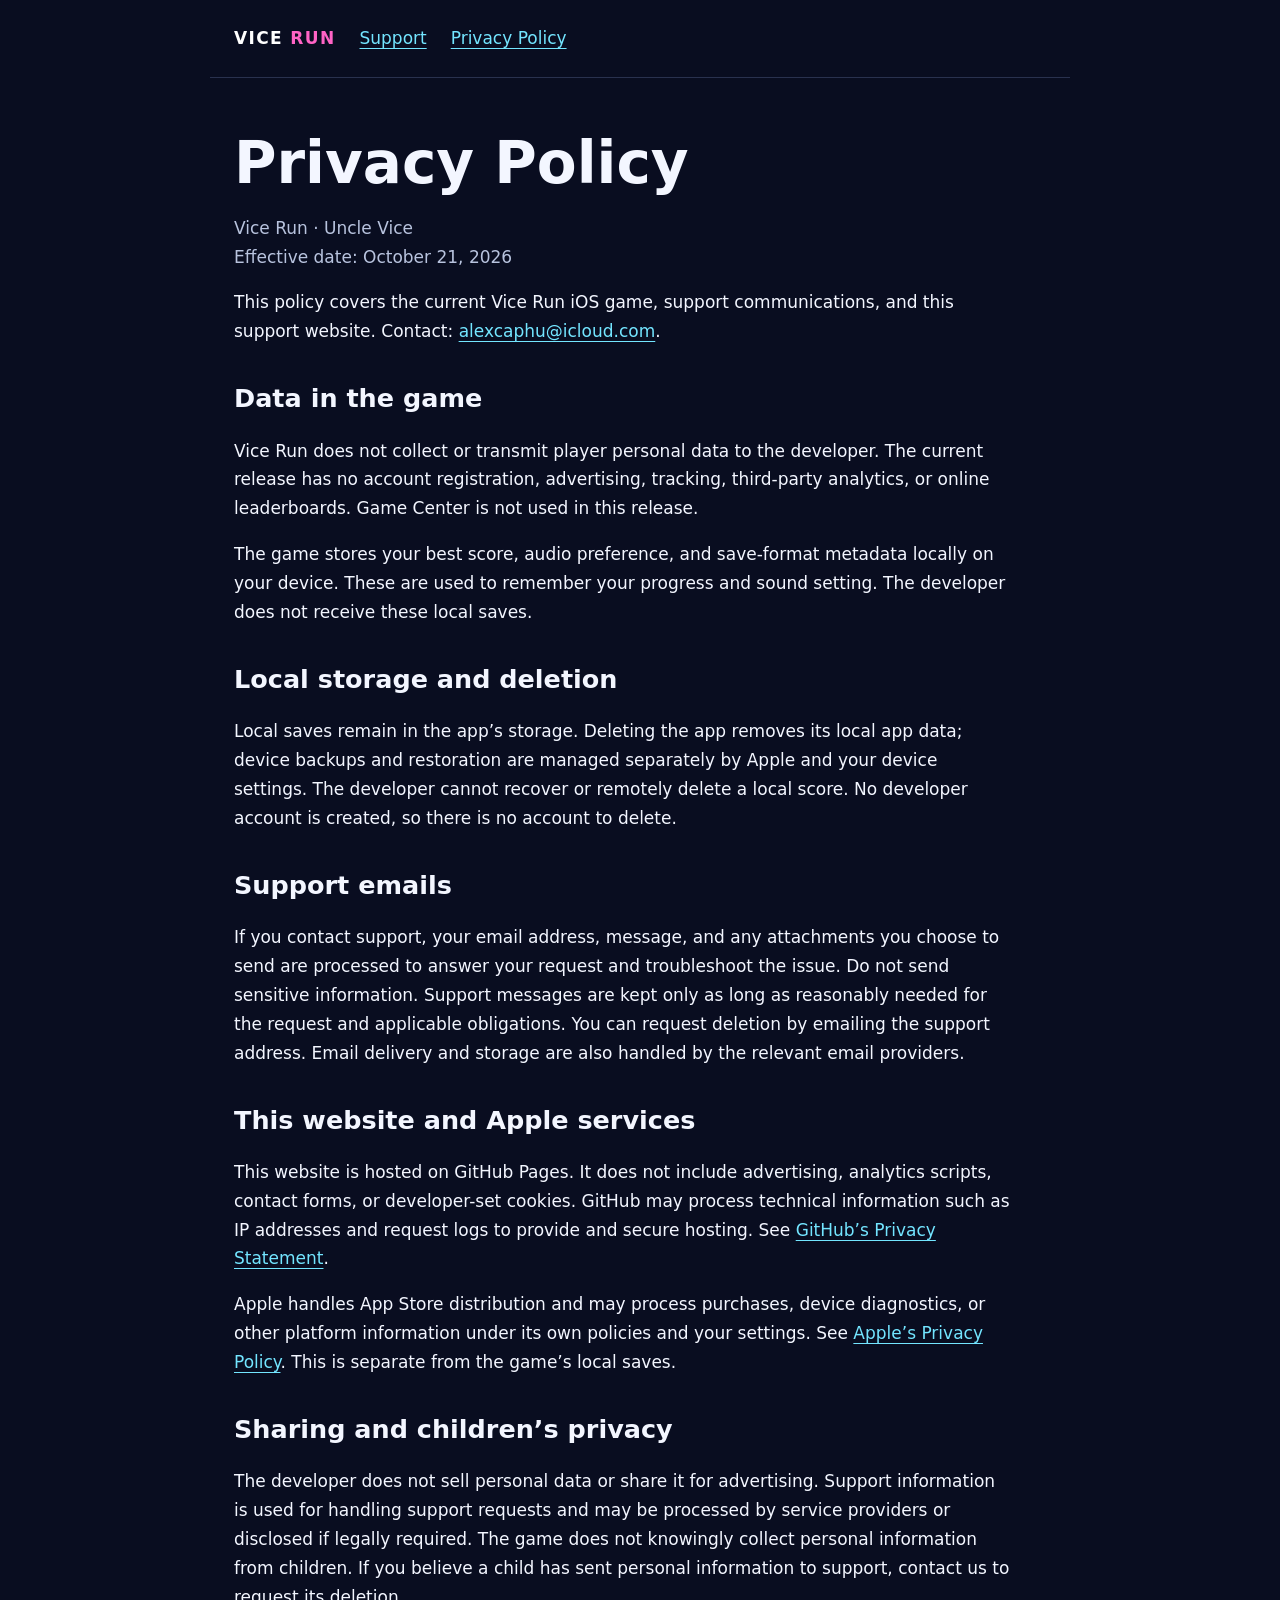
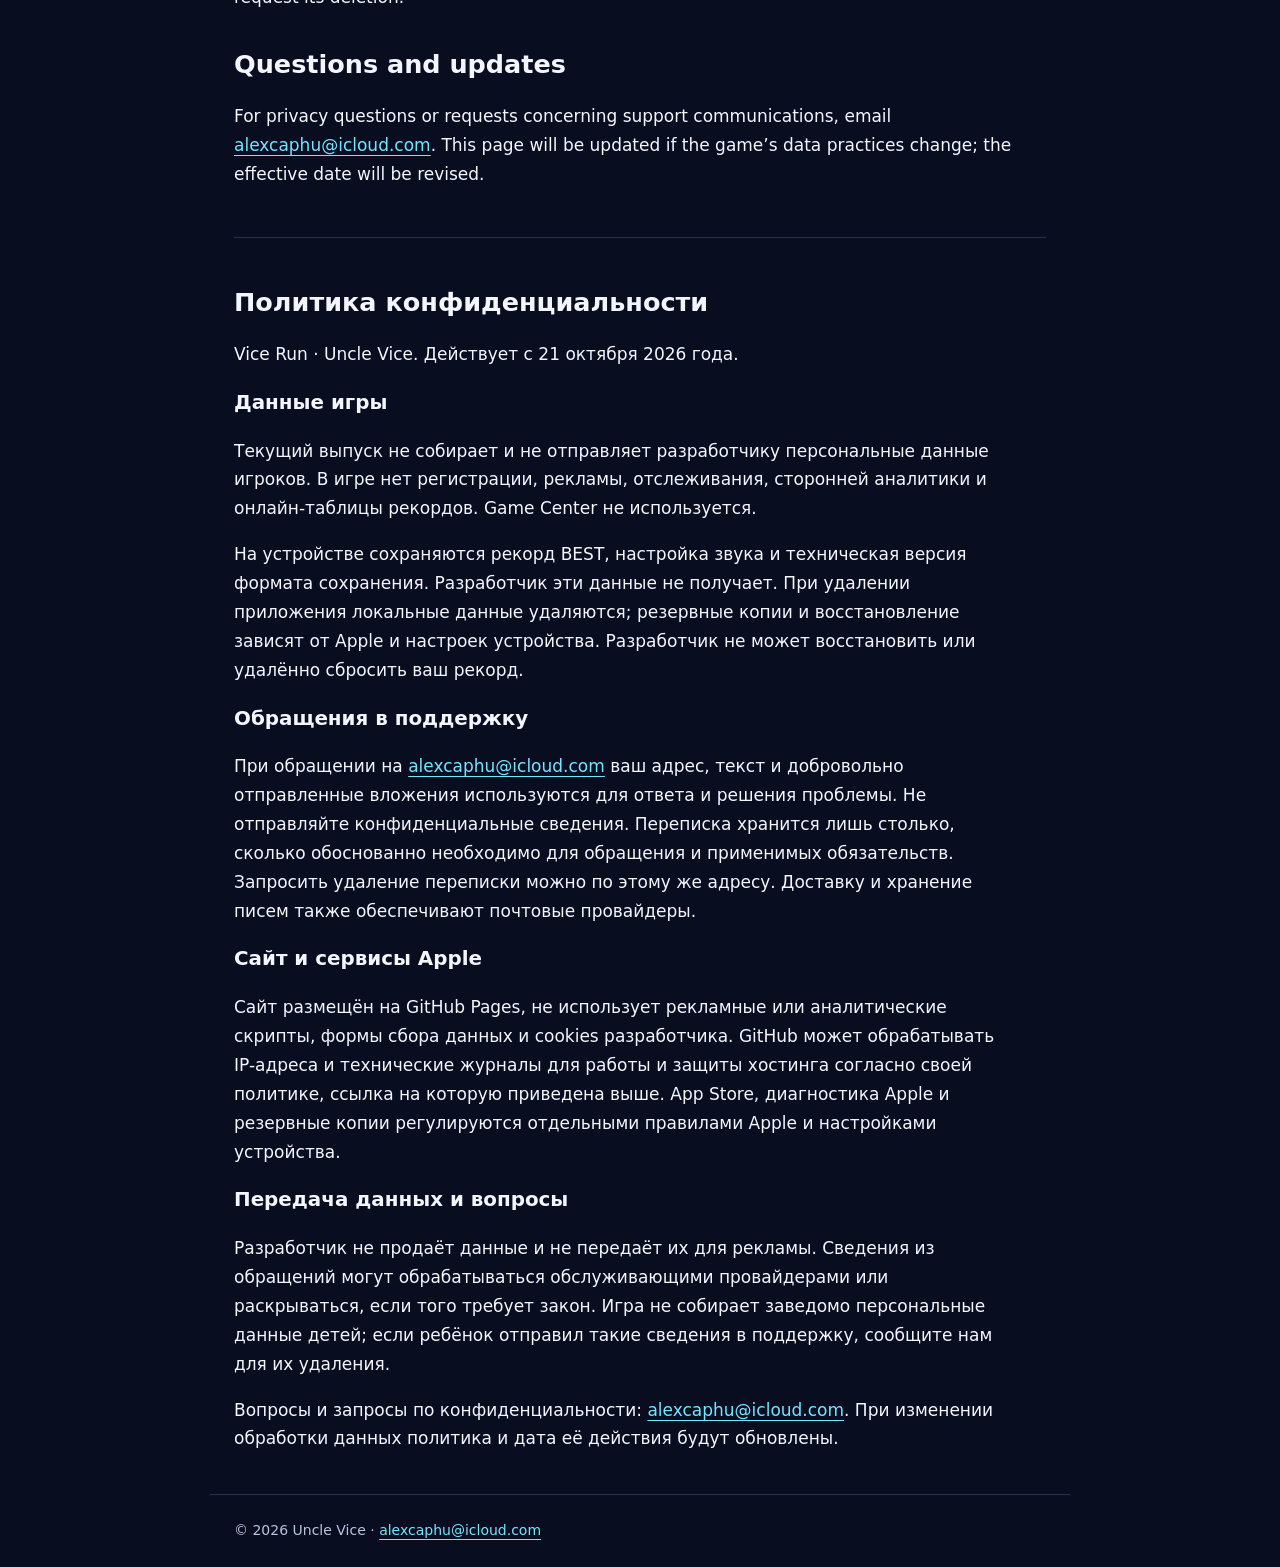
==== privacy.html @ d95f9296 "Publish Vice Run support and privacy pages" ====
<!doctype html>
<html lang="en"><head><meta charset="utf-8"><meta name="viewport" content="width=device-width, initial-scale=1"><meta name="description" content="How Vice Run handles local scores, support communications, and website data."><title>Privacy Policy | Vice Run</title><link rel="stylesheet" href="style.css"></head><body><nav aria-label="Main navigation"><a class="brand" href="index.html">VICE <span>RUN</span></a><a href="index.html">Support</a><a href="privacy.html">Privacy Policy</a></nav><main><h1>Privacy Policy</h1><p class="muted">Vice Run · Uncle Vice<br>Effective date: October 21, 2026</p><p>This policy covers the current Vice Run iOS game, support communications, and this support website. Contact: <a href="mailto:alexcaphu@icloud.com">alexcaphu@icloud.com</a>.</p><h2>Data in the game</h2><p>Vice Run does not collect or transmit player personal data to the developer. The current release has no account registration, advertising, tracking, third-party analytics, or online leaderboards. Game Center is not used in this release.</p><p>The game stores your best score, audio preference, and save-format metadata locally on your device. These are used to remember your progress and sound setting. The developer does not receive these local saves.</p><h2>Local storage and deletion</h2><p>Local saves remain in the app’s storage. Deleting the app removes its local app data; device backups and restoration are managed separately by Apple and your device settings. The developer cannot recover or remotely delete a local score. No developer account is created, so there is no account to delete.</p><h2>Support emails</h2><p>If you contact support, your email address, message, and any attachments you choose to send are processed to answer your request and troubleshoot the issue. Do not send sensitive information. Support messages are kept only as long as reasonably needed for the request and applicable obligations. You can request deletion by emailing the support address. Email delivery and storage are also handled by the relevant email providers.</p><h2>This website and Apple services</h2><p>This website is hosted on GitHub Pages. It does not include advertising, analytics scripts, contact forms, or developer-set cookies. GitHub may process technical information such as IP addresses and request logs to provide and secure hosting. See <a href="https://docs.github.com/en/site-policy/privacy-policies/github-general-privacy-statement">GitHub’s Privacy Statement</a>.</p><p>Apple handles App Store distribution and may process purchases, device diagnostics, or other platform information under its own policies and your settings. See <a href="https://www.apple.com/legal/privacy/">Apple’s Privacy Policy</a>. This is separate from the game’s local saves.</p><h2>Sharing and children’s privacy</h2><p>The developer does not sell personal data or share it for advertising. Support information is used for handling support requests and may be processed by service providers or disclosed if legally required. The game does not knowingly collect personal information from children. If you believe a child has sent personal information to support, contact us to request its deletion.</p><h2>Questions and updates</h2><p>For privacy questions or requests concerning support communications, email <a href="mailto:alexcaphu@icloud.com">alexcaphu@icloud.com</a>. This page will be updated if the game’s data practices change; the effective date will be revised.</p><hr><section id="ru" lang="ru"><h2>Политика конфиденциальности</h2><p>Vice Run · Uncle Vice. Действует с 21 октября 2026 года.</p><h3>Данные игры</h3><p>Текущий выпуск не собирает и не отправляет разработчику персональные данные игроков. В игре нет регистрации, рекламы, отслеживания, сторонней аналитики и онлайн-таблицы рекордов. Game Center не используется.</p><p>На устройстве сохраняются рекорд BEST, настройка звука и техническая версия формата сохранения. Разработчик эти данные не получает. При удалении приложения локальные данные удаляются; резервные копии и восстановление зависят от Apple и настроек устройства. Разработчик не может восстановить или удалённо сбросить ваш рекорд.</p><h3>Обращения в поддержку</h3><p>При обращении на <a href="mailto:alexcaphu@icloud.com">alexcaphu@icloud.com</a> ваш адрес, текст и добровольно отправленные вложения используются для ответа и решения проблемы. Не отправляйте конфиденциальные сведения. Переписка хранится лишь столько, сколько обоснованно необходимо для обращения и применимых обязательств. Запросить удаление переписки можно по этому же адресу. Доставку и хранение писем также обеспечивают почтовые провайдеры.</p><h3>Сайт и сервисы Apple</h3><p>Сайт размещён на GitHub Pages, не использует рекламные или аналитические скрипты, формы сбора данных и cookies разработчика. GitHub может обрабатывать IP-адреса и технические журналы для работы и защиты хостинга согласно своей политике, ссылка на которую приведена выше. App Store, диагностика Apple и резервные копии регулируются отдельными правилами Apple и настройками устройства.</p><h3>Передача данных и вопросы</h3><p>Разработчик не продаёт данные и не передаёт их для рекламы. Сведения из обращений могут обрабатываться обслуживающими провайдерами или раскрываться, если того требует закон. Игра не собирает заведомо персональные данные детей; если ребёнок отправил такие сведения в поддержку, сообщите нам для их удаления.</p><p>Вопросы и запросы по конфиденциальности: <a href="mailto:alexcaphu@icloud.com">alexcaphu@icloud.com</a>. При изменении обработки данных политика и дата её действия будут обновлены.</p></section></main><footer>© 2026 Uncle Vice · <a href="mailto:alexcaphu@icloud.com">alexcaphu@icloud.com</a></footer></body></html>
---- style.css ----
*{box-sizing:border-box}html{color-scheme:dark}body{margin:0;background:#090d20;color:#f3f6ff;font:17px/1.7 system-ui,-apple-system,BlinkMacSystemFont,"Segoe UI",sans-serif}main,nav,footer{max-width:860px;margin:auto;padding:24px}nav{display:flex;gap:24px;flex-wrap:wrap;border-bottom:1px solid #29314e}a{color:#73e5ff;text-underline-offset:4px}a:focus-visible{outline:3px solid #ff63c5;outline-offset:5px}h1{font-size:clamp(36px,8vw,58px);line-height:1.1;margin:30px 0 18px}h2{line-height:1.3;margin-top:36px}h3{line-height:1.4}p,li{max-width:72ch}.brand{font-weight:900;letter-spacing:.08em;text-decoration:none;color:white}.brand span{color:#ff63c5}.card{padding:24px;border:1px solid #3e6780;border-radius:16px;background:#10182f;margin:26px 0;overflow-wrap:anywhere}footer{color:#b8c3de;border-top:1px solid #29314e;font-size:14px}.muted{color:#b8c3de}hr{border:0;border-top:1px solid #29314e;margin:48px 0}
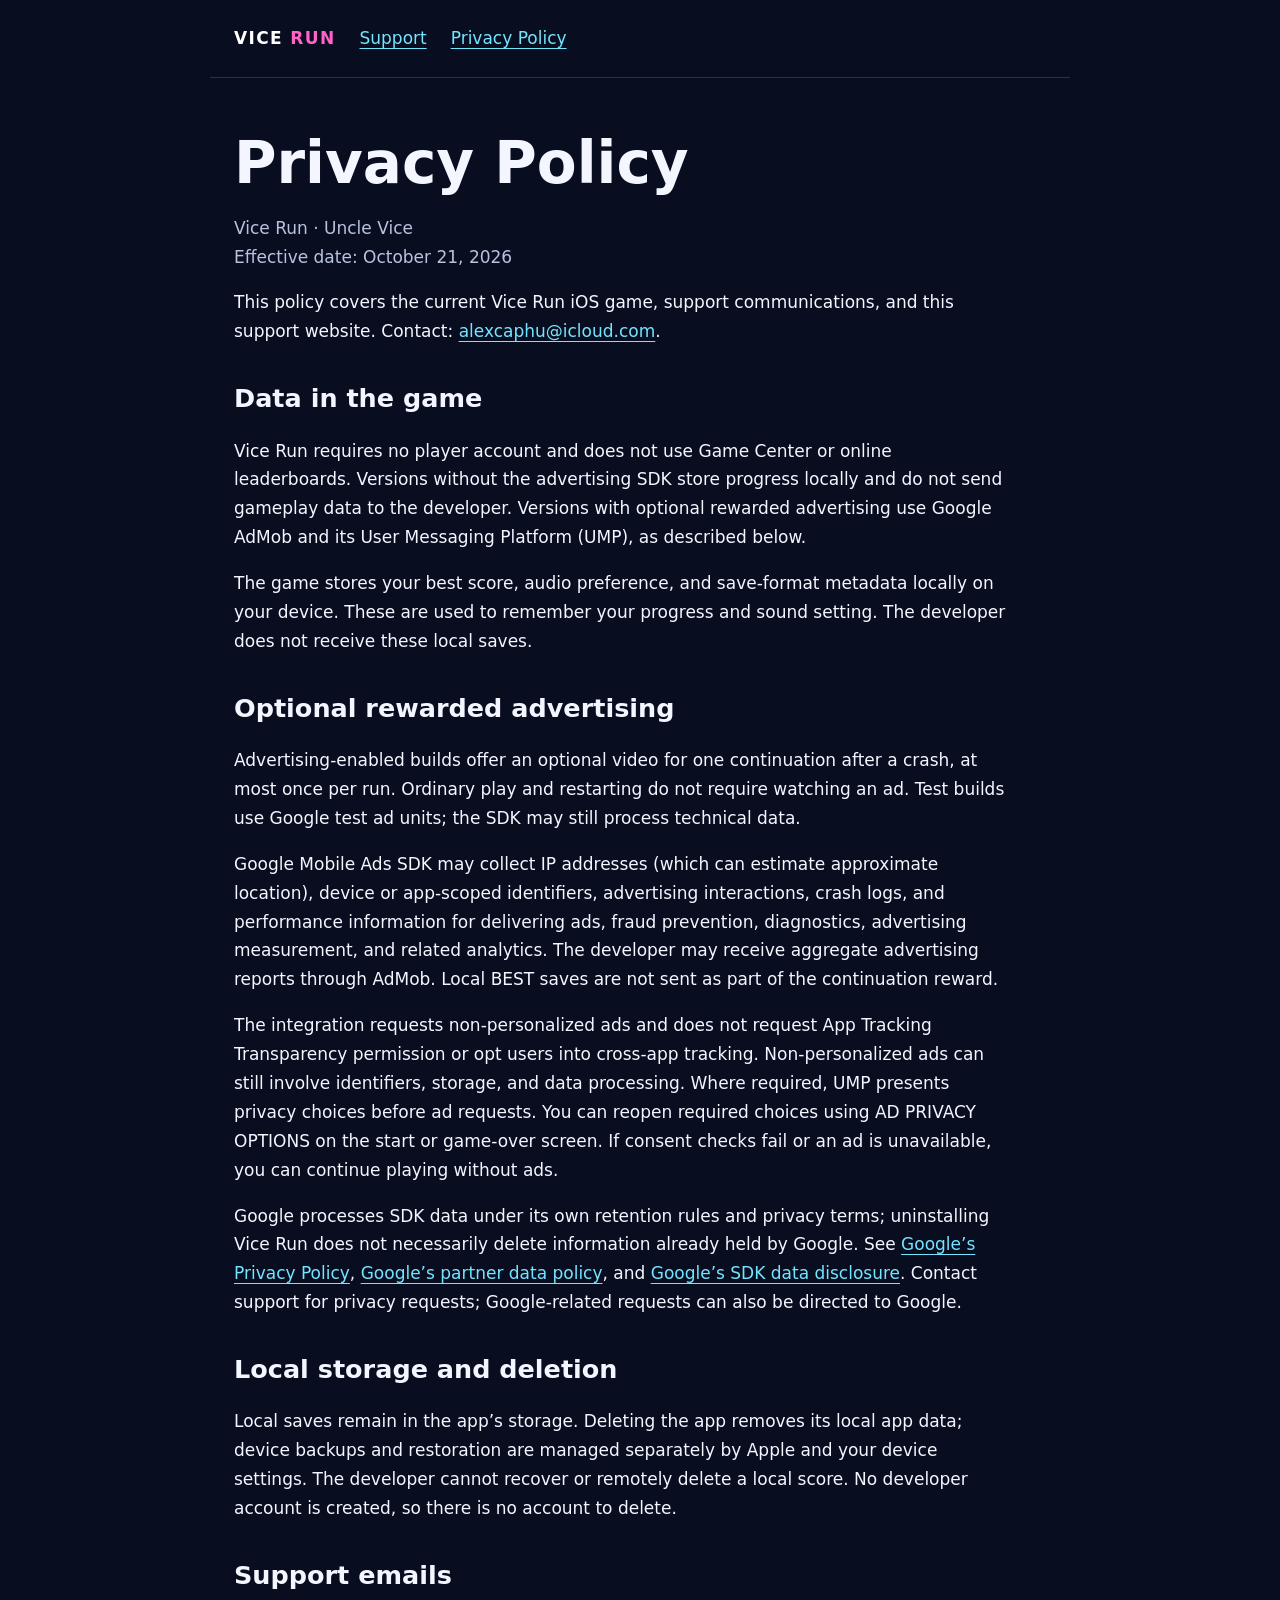
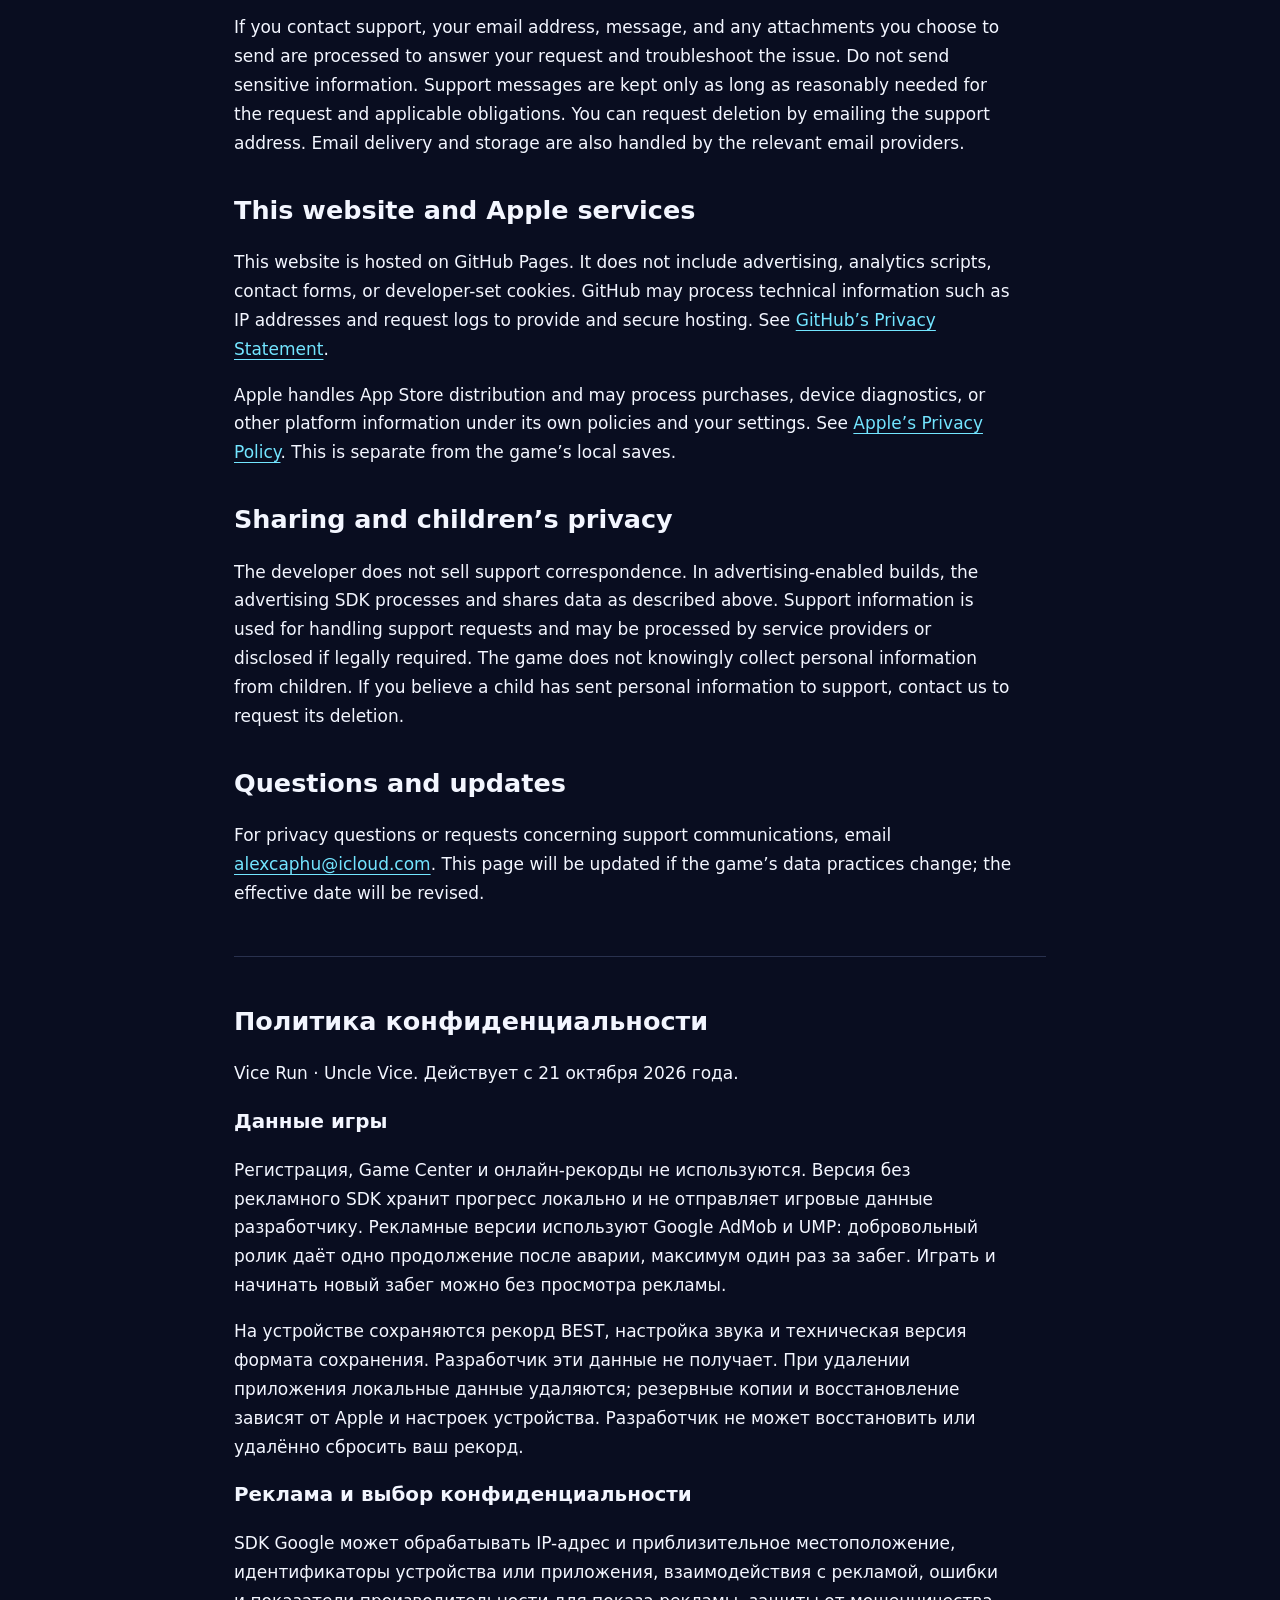
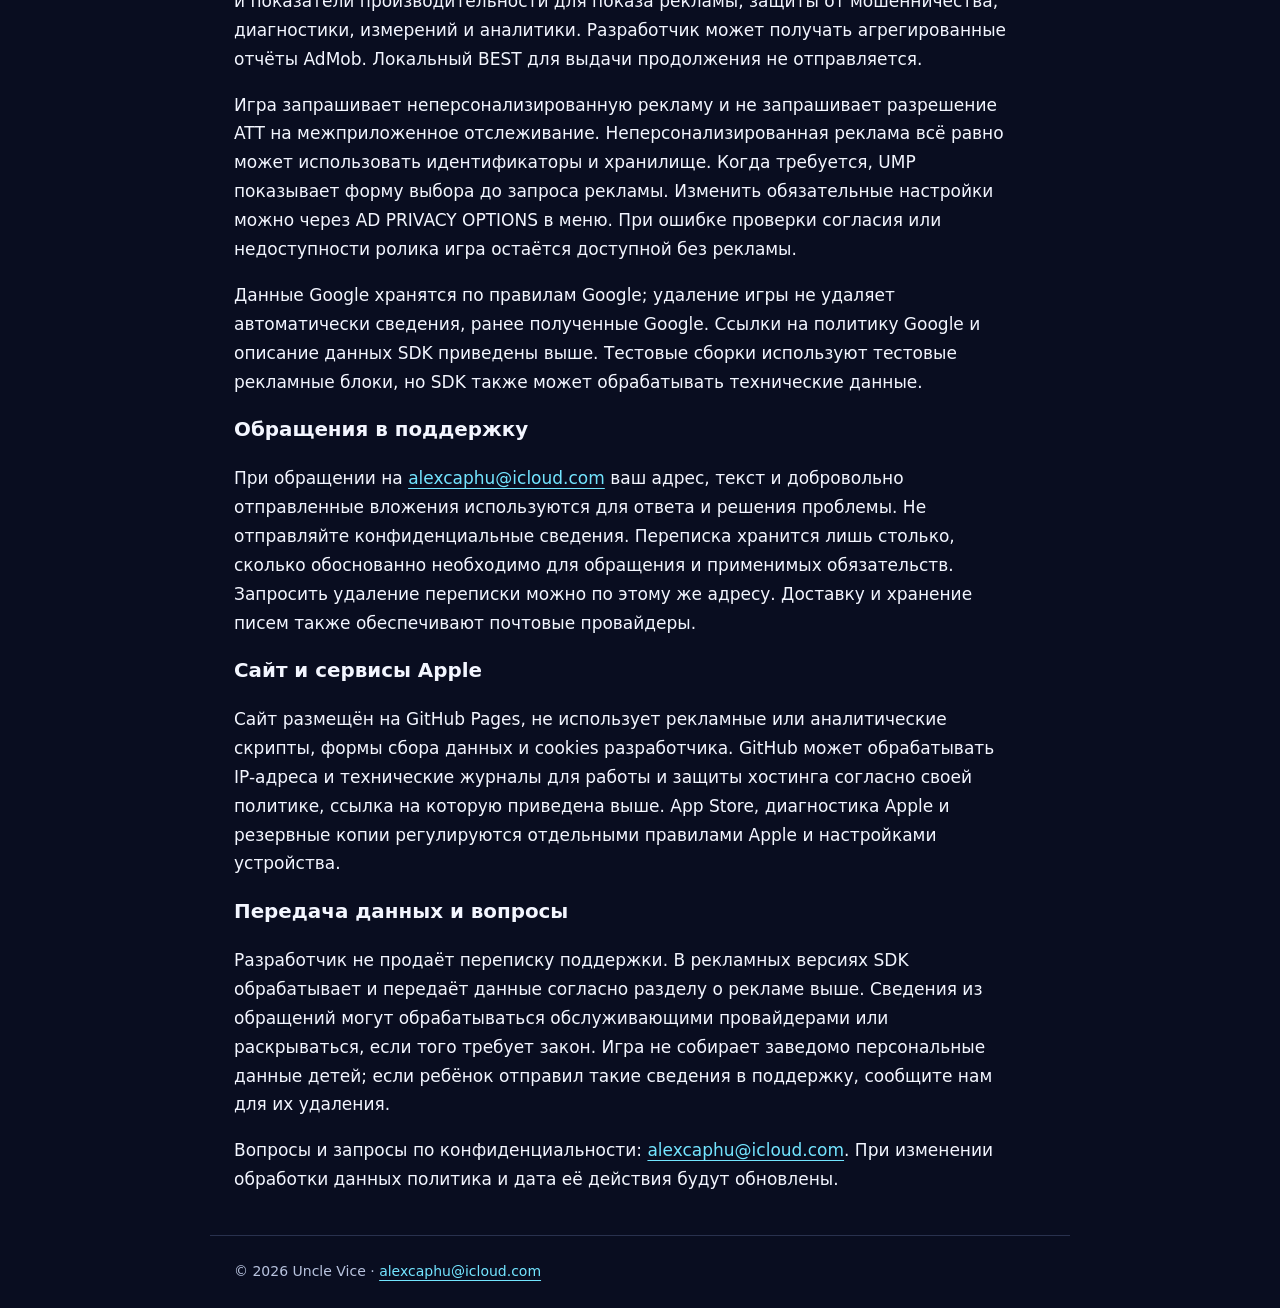
==== commit 6588cee7: "Describe optional rewarded ads and SDK privacy choices" ====
--- a/privacy.html
+++ b/privacy.html
@@ -1,2 +1,2 @@
 <!doctype html>
-<html lang="en"><head><meta charset="utf-8"><meta name="viewport" content="width=device-width, initial-scale=1"><meta name="description" content="How Vice Run handles local scores, support communications, and website data."><title>Privacy Policy | Vice Run</title><link rel="stylesheet" href="style.css"></head><body><nav aria-label="Main navigation"><a class="brand" href="index.html">VICE <span>RUN</span></a><a href="index.html">Support</a><a href="privacy.html">Privacy Policy</a></nav><main><h1>Privacy Policy</h1><p class="muted">Vice Run · Uncle Vice<br>Effective date: October 21, 2026</p><p>This policy covers the current Vice Run iOS game, support communications, and this support website. Contact: <a href="mailto:alexcaphu@icloud.com">alexcaphu@icloud.com</a>.</p><h2>Data in the game</h2><p>Vice Run does not collect or transmit player personal data to the developer. The current release has no account registration, advertising, tracking, third-party analytics, or online leaderboards. Game Center is not used in this release.</p><p>The game stores your best score, audio preference, and save-format metadata locally on your device. These are used to remember your progress and sound setting. The developer does not receive these local saves.</p><h2>Local storage and deletion</h2><p>Local saves remain in the app’s storage. Deleting the app removes its local app data; device backups and restoration are managed separately by Apple and your device settings. The developer cannot recover or remotely delete a local score. No developer account is created, so there is no account to delete.</p><h2>Support emails</h2><p>If you contact support, your email address, message, and any attachments you choose to send are processed to answer your request and troubleshoot the issue. Do not send sensitive information. Support messages are kept only as long as reasonably needed for the request and applicable obligations. You can request deletion by emailing the support address. Email delivery and storage are also handled by the relevant email providers.</p><h2>This website and Apple services</h2><p>This website is hosted on GitHub Pages. It does not include advertising, analytics scripts, contact forms, or developer-set cookies. GitHub may process technical information such as IP addresses and request logs to provide and secure hosting. See <a href="https://docs.github.com/en/site-policy/privacy-policies/github-general-privacy-statement">GitHub’s Privacy Statement</a>.</p><p>Apple handles App Store distribution and may process purchases, device diagnostics, or other platform information under its own policies and your settings. See <a href="https://www.apple.com/legal/privacy/">Apple’s Privacy Policy</a>. This is separate from the game’s local saves.</p><h2>Sharing and children’s privacy</h2><p>The developer does not sell personal data or share it for advertising. Support information is used for handling support requests and may be processed by service providers or disclosed if legally required. The game does not knowingly collect personal information from children. If you believe a child has sent personal information to support, contact us to request its deletion.</p><h2>Questions and updates</h2><p>For privacy questions or requests concerning support communications, email <a href="mailto:alexcaphu@icloud.com">alexcaphu@icloud.com</a>. This page will be updated if the game’s data practices change; the effective date will be revised.</p><hr><section id="ru" lang="ru"><h2>Политика конфиденциальности</h2><p>Vice Run · Uncle Vice. Действует с 21 октября 2026 года.</p><h3>Данные игры</h3><p>Текущий выпуск не собирает и не отправляет разработчику персональные данные игроков. В игре нет регистрации, рекламы, отслеживания, сторонней аналитики и онлайн-таблицы рекордов. Game Center не используется.</p><p>На устройстве сохраняются рекорд BEST, настройка звука и техническая версия формата сохранения. Разработчик эти данные не получает. При удалении приложения локальные данные удаляются; резервные копии и восстановление зависят от Apple и настроек устройства. Разработчик не может восстановить или удалённо сбросить ваш рекорд.</p><h3>Обращения в поддержку</h3><p>При обращении на <a href="mailto:alexcaphu@icloud.com">alexcaphu@icloud.com</a> ваш адрес, текст и добровольно отправленные вложения используются для ответа и решения проблемы. Не отправляйте конфиденциальные сведения. Переписка хранится лишь столько, сколько обоснованно необходимо для обращения и применимых обязательств. Запросить удаление переписки можно по этому же адресу. Доставку и хранение писем также обеспечивают почтовые провайдеры.</p><h3>Сайт и сервисы Apple</h3><p>Сайт размещён на GitHub Pages, не использует рекламные или аналитические скрипты, формы сбора данных и cookies разработчика. GitHub может обрабатывать IP-адреса и технические журналы для работы и защиты хостинга согласно своей политике, ссылка на которую приведена выше. App Store, диагностика Apple и резервные копии регулируются отдельными правилами Apple и настройками устройства.</p><h3>Передача данных и вопросы</h3><p>Разработчик не продаёт данные и не передаёт их для рекламы. Сведения из обращений могут обрабатываться обслуживающими провайдерами или раскрываться, если того требует закон. Игра не собирает заведомо персональные данные детей; если ребёнок отправил такие сведения в поддержку, сообщите нам для их удаления.</p><p>Вопросы и запросы по конфиденциальности: <a href="mailto:alexcaphu@icloud.com">alexcaphu@icloud.com</a>. При изменении обработки данных политика и дата её действия будут обновлены.</p></section></main><footer>© 2026 Uncle Vice · <a href="mailto:alexcaphu@icloud.com">alexcaphu@icloud.com</a></footer></body></html>
+<html lang="en"><head><meta charset="utf-8"><meta name="viewport" content="width=device-width, initial-scale=1"><meta name="description" content="How Vice Run handles local scores, support communications, and website data."><title>Privacy Policy | Vice Run</title><link rel="stylesheet" href="style.css"></head><body><nav aria-label="Main navigation"><a class="brand" href="index.html">VICE <span>RUN</span></a><a href="index.html">Support</a><a href="privacy.html">Privacy Policy</a></nav><main><h1>Privacy Policy</h1><p class="muted">Vice Run · Uncle Vice<br>Effective date: October 21, 2026</p><p>This policy covers the current Vice Run iOS game, support communications, and this support website. Contact: <a href="mailto:alexcaphu@icloud.com">alexcaphu@icloud.com</a>.</p><h2>Data in the game</h2><p>Vice Run requires no player account and does not use Game Center or online leaderboards. Versions without the advertising SDK store progress locally and do not send gameplay data to the developer. Versions with optional rewarded advertising use Google AdMob and its User Messaging Platform (UMP), as described below.</p><p>The game stores your best score, audio preference, and save-format metadata locally on your device. These are used to remember your progress and sound setting. The developer does not receive these local saves.</p><h2>Optional rewarded advertising</h2><p>Advertising-enabled builds offer an optional video for one continuation after a crash, at most once per run. Ordinary play and restarting do not require watching an ad. Test builds use Google test ad units; the SDK may still process technical data.</p><p>Google Mobile Ads SDK may collect IP addresses (which can estimate approximate location), device or app-scoped identifiers, advertising interactions, crash logs, and performance information for delivering ads, fraud prevention, diagnostics, advertising measurement, and related analytics. The developer may receive aggregate advertising reports through AdMob. Local BEST saves are not sent as part of the continuation reward.</p><p>The integration requests non-personalized ads and does not request App Tracking Transparency permission or opt users into cross-app tracking. Non-personalized ads can still involve identifiers, storage, and data processing. Where required, UMP presents privacy choices before ad requests. You can reopen required choices using AD PRIVACY OPTIONS on the start or game-over screen. If consent checks fail or an ad is unavailable, you can continue playing without ads.</p><p>Google processes SDK data under its own retention rules and privacy terms; uninstalling Vice Run does not necessarily delete information already held by Google. See <a href="https://policies.google.com/privacy">Google’s Privacy Policy</a>, <a href="https://policies.google.com/technologies/partner-sites">Google’s partner data policy</a>, and <a href="https://developers.google.com/admob/ios/privacy/data-disclosure">Google’s SDK data disclosure</a>. Contact support for privacy requests; Google-related requests can also be directed to Google.</p><h2>Local storage and deletion</h2><p>Local saves remain in the app’s storage. Deleting the app removes its local app data; device backups and restoration are managed separately by Apple and your device settings. The developer cannot recover or remotely delete a local score. No developer account is created, so there is no account to delete.</p><h2>Support emails</h2><p>If you contact support, your email address, message, and any attachments you choose to send are processed to answer your request and troubleshoot the issue. Do not send sensitive information. Support messages are kept only as long as reasonably needed for the request and applicable obligations. You can request deletion by emailing the support address. Email delivery and storage are also handled by the relevant email providers.</p><h2>This website and Apple services</h2><p>This website is hosted on GitHub Pages. It does not include advertising, analytics scripts, contact forms, or developer-set cookies. GitHub may process technical information such as IP addresses and request logs to provide and secure hosting. See <a href="https://docs.github.com/en/site-policy/privacy-policies/github-general-privacy-statement">GitHub’s Privacy Statement</a>.</p><p>Apple handles App Store distribution and may process purchases, device diagnostics, or other platform information under its own policies and your settings. See <a href="https://www.apple.com/legal/privacy/">Apple’s Privacy Policy</a>. This is separate from the game’s local saves.</p><h2>Sharing and children’s privacy</h2><p>The developer does not sell support correspondence. In advertising-enabled builds, the advertising SDK processes and shares data as described above. Support information is used for handling support requests and may be processed by service providers or disclosed if legally required. The game does not knowingly collect personal information from children. If you believe a child has sent personal information to support, contact us to request its deletion.</p><h2>Questions and updates</h2><p>For privacy questions or requests concerning support communications, email <a href="mailto:alexcaphu@icloud.com">alexcaphu@icloud.com</a>. This page will be updated if the game’s data practices change; the effective date will be revised.</p><hr><section id="ru" lang="ru"><h2>Политика конфиденциальности</h2><p>Vice Run · Uncle Vice. Действует с 21 октября 2026 года.</p><h3>Данные игры</h3><p>Регистрация, Game Center и онлайн-рекорды не используются. Версия без рекламного SDK хранит прогресс локально и не отправляет игровые данные разработчику. Рекламные версии используют Google AdMob и UMP: добровольный ролик даёт одно продолжение после аварии, максимум один раз за забег. Играть и начинать новый забег можно без просмотра рекламы.</p><p>На устройстве сохраняются рекорд BEST, настройка звука и техническая версия формата сохранения. Разработчик эти данные не получает. При удалении приложения локальные данные удаляются; резервные копии и восстановление зависят от Apple и настроек устройства. Разработчик не может восстановить или удалённо сбросить ваш рекорд.</p><h3>Реклама и выбор конфиденциальности</h3><p>SDK Google может обрабатывать IP-адрес и приблизительное местоположение, идентификаторы устройства или приложения, взаимодействия с рекламой, ошибки и показатели производительности для показа рекламы, защиты от мошенничества, диагностики, измерений и аналитики. Разработчик может получать агрегированные отчёты AdMob. Локальный BEST для выдачи продолжения не отправляется.</p><p>Игра запрашивает неперсонализированную рекламу и не запрашивает разрешение ATT на межприложенное отслеживание. Неперсонализированная реклама всё равно может использовать идентификаторы и хранилище. Когда требуется, UMP показывает форму выбора до запроса рекламы. Изменить обязательные настройки можно через AD PRIVACY OPTIONS в меню. При ошибке проверки согласия или недоступности ролика игра остаётся доступной без рекламы.</p><p>Данные Google хранятся по правилам Google; удаление игры не удаляет автоматически сведения, ранее полученные Google. Ссылки на политику Google и описание данных SDK приведены выше. Тестовые сборки используют тестовые рекламные блоки, но SDK также может обрабатывать технические данные.</p><h3>Обращения в поддержку</h3><p>При обращении на <a href="mailto:alexcaphu@icloud.com">alexcaphu@icloud.com</a> ваш адрес, текст и добровольно отправленные вложения используются для ответа и решения проблемы. Не отправляйте конфиденциальные сведения. Переписка хранится лишь столько, сколько обоснованно необходимо для обращения и применимых обязательств. Запросить удаление переписки можно по этому же адресу. Доставку и хранение писем также обеспечивают почтовые провайдеры.</p><h3>Сайт и сервисы Apple</h3><p>Сайт размещён на GitHub Pages, не использует рекламные или аналитические скрипты, формы сбора данных и cookies разработчика. GitHub может обрабатывать IP-адреса и технические журналы для работы и защиты хостинга согласно своей политике, ссылка на которую приведена выше. App Store, диагностика Apple и резервные копии регулируются отдельными правилами Apple и настройками устройства.</p><h3>Передача данных и вопросы</h3><p>Разработчик не продаёт переписку поддержки. В рекламных версиях SDK обрабатывает и передаёт данные согласно разделу о рекламе выше. Сведения из обращений могут обрабатываться обслуживающими провайдерами или раскрываться, если того требует закон. Игра не собирает заведомо персональные данные детей; если ребёнок отправил такие сведения в поддержку, сообщите нам для их удаления.</p><p>Вопросы и запросы по конфиденциальности: <a href="mailto:alexcaphu@icloud.com">alexcaphu@icloud.com</a>. При изменении обработки данных политика и дата её действия будут обновлены.</p></section></main><footer>© 2026 Uncle Vice · <a href="mailto:alexcaphu@icloud.com">alexcaphu@icloud.com</a></footer></body></html>
